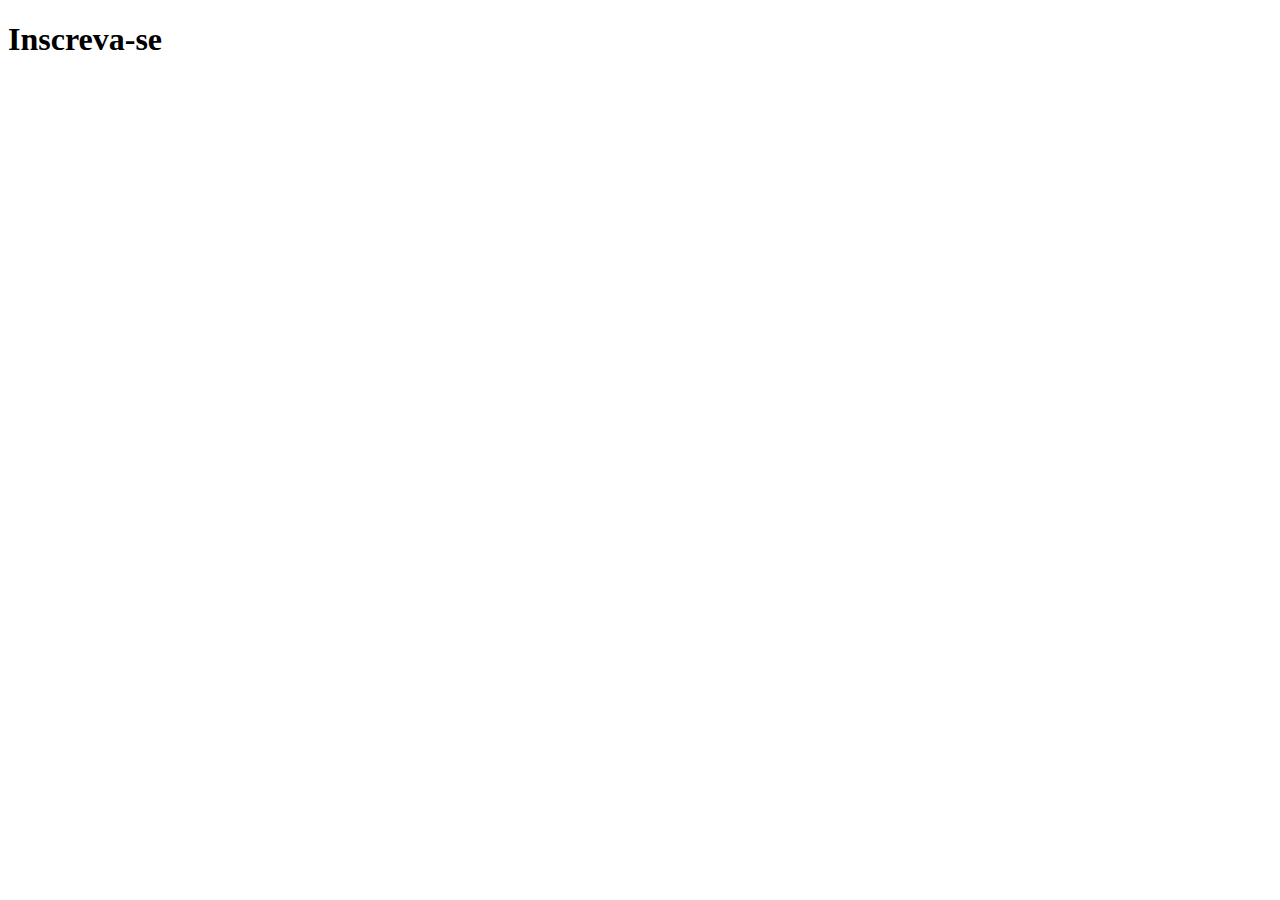
==== index.html @ 6dec58cb "vasco" ====
<!DOCTYPE html>
<html lang="en">
<head>
    <meta charset="UTF-8">
    <meta name="viewport" content="width=device-width, initial-scale=1.0">
    <title>Document</title>
</head>
<body>
    <h1>Inscreva-se</h1>
</body>
</html>
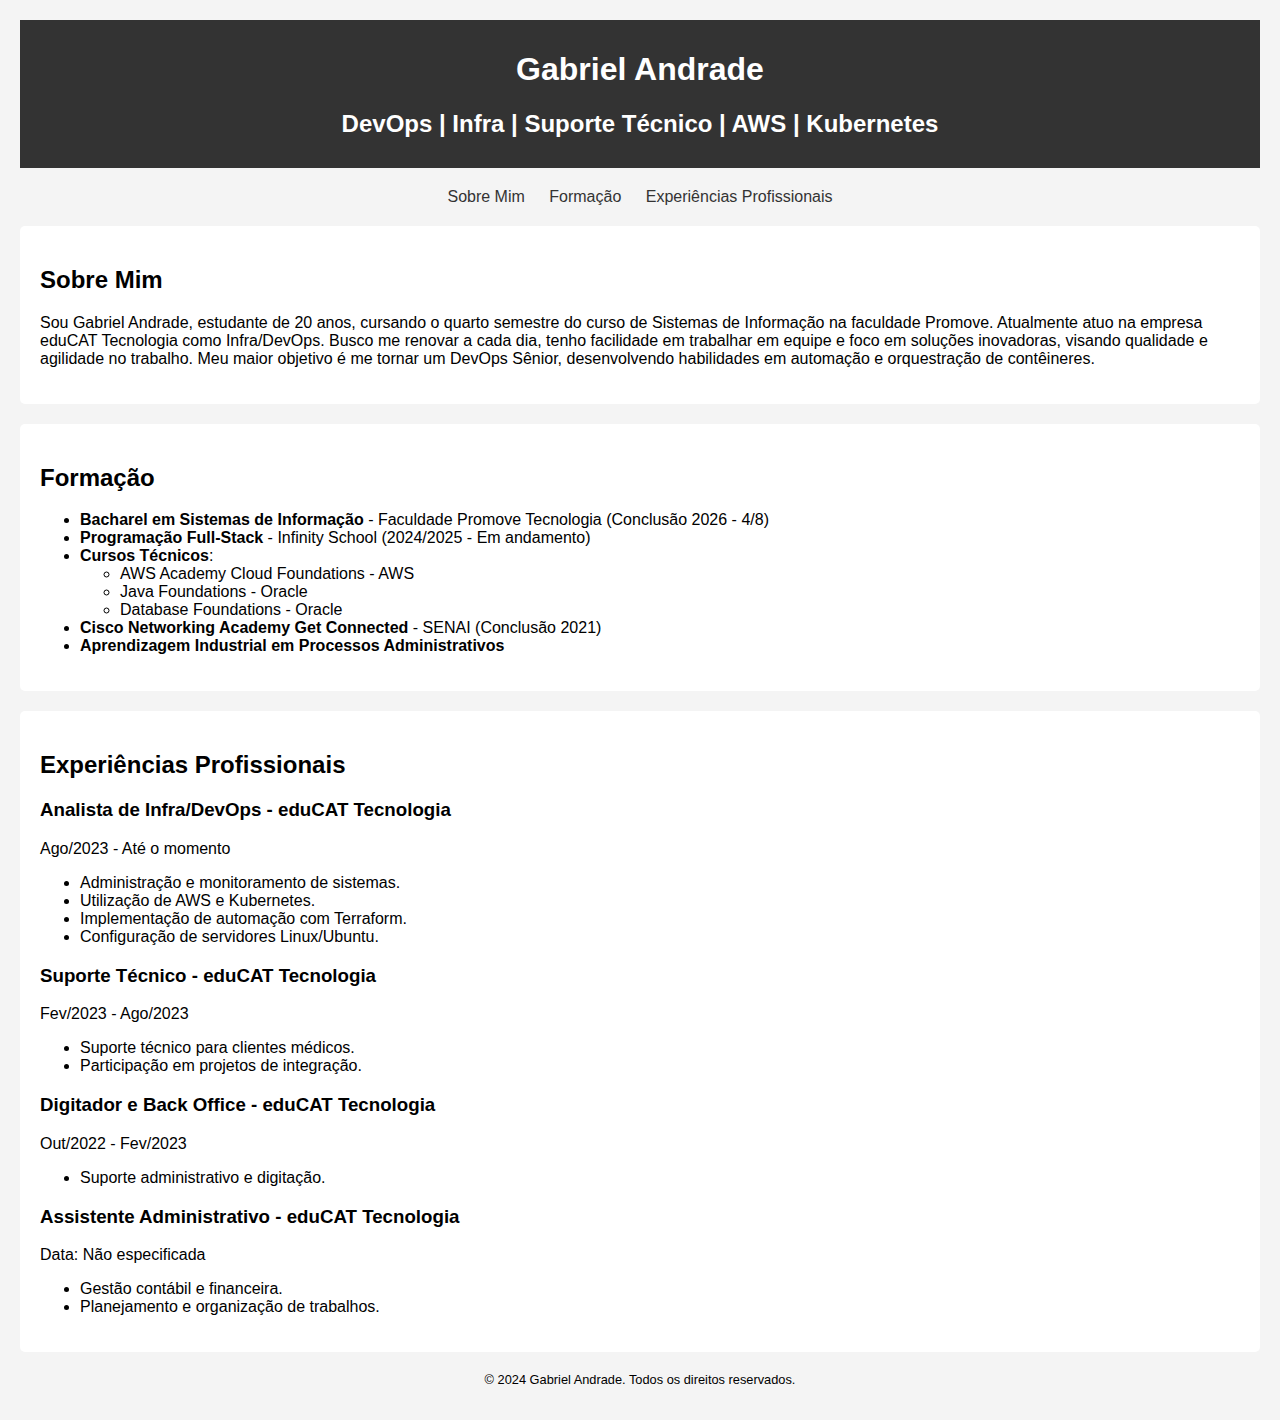
==== commit c1f3d8bc: "vasco" ====
--- a/index.html
+++ b/index.html
@@ -1,11 +1,114 @@
 <!DOCTYPE html>
-<html lang="en">
+<html lang="pt-BR">
 <head>
     <meta charset="UTF-8">
     <meta name="viewport" content="width=device-width, initial-scale=1.0">
-    <title>Document</title>
+    <title>Currículo de Gabriel Andrade</title>
+    <style>
+        body {
+            font-family: Arial, sans-serif;
+            background-color: #f4f4f4;
+            margin: 0;
+            padding: 20px;
+        }
+        header {
+            background: #333;
+            color: #fff;
+            padding: 10px 0;
+            text-align: center;
+        }
+        nav {
+            margin: 20px 0;
+            text-align: center;
+        }
+        nav a {
+            margin: 0 10px;
+            text-decoration: none;
+            color: #333;
+        }
+        section {
+            background: #fff;
+            padding: 20px;
+            border-radius: 5px;
+            margin-bottom: 20px;
+        }
+        footer {
+            text-align: center;
+            margin-top: 20px;
+            font-size: 0.8em;
+        }
+    </style>
 </head>
 <body>
-    <h1>Inscreva-se</h1>
+
+<header>
+    <h1>Gabriel Andrade</h1>
+    <h2>DevOps | Infra | Suporte Técnico | AWS | Kubernetes</h2>
+</header>
+
+<nav>
+    <a href="#sobre">Sobre Mim</a>
+    <a href="#formacao">Formação</a>
+    <a href="#experiencia">Experiências Profissionais</a>
+</nav>
+
+<section id="sobre">
+    <h2>Sobre Mim</h2>
+    <p>Sou Gabriel Andrade, estudante de 20 anos, cursando o quarto semestre do curso de Sistemas de Informação na faculdade Promove. Atualmente atuo na empresa eduCAT Tecnologia como Infra/DevOps. Busco me renovar a cada dia, tenho facilidade em trabalhar em equipe e foco em soluções inovadoras, visando qualidade e agilidade no trabalho. Meu maior objetivo é me tornar um DevOps Sênior, desenvolvendo habilidades em automação e orquestração de contêineres.</p>
+</section>
+
+<section id="formacao">
+    <h2>Formação</h2>
+    <ul>
+        <li><strong>Bacharel em Sistemas de Informação</strong> - Faculdade Promove Tecnologia (Conclusão 2026 - 4/8)</li>
+        <li><strong>Programação Full-Stack</strong> - Infinity School (2024/2025 - Em andamento)</li>
+        <li><strong>Cursos Técnicos</strong>:
+            <ul>
+                <li>AWS Academy Cloud Foundations - AWS</li>
+                <li>Java Foundations - Oracle</li>
+                <li>Database Foundations - Oracle</li>
+            </ul>
+        </li>
+        <li><strong>Cisco Networking Academy Get Connected</strong> - SENAI (Conclusão 2021)</li>
+        <li><strong>Aprendizagem Industrial em Processos Administrativos</strong></li>
+    </ul>
+</section>
+
+<section id="experiencia">
+    <h2>Experiências Profissionais</h2>
+    <h3>Analista de Infra/DevOps - eduCAT Tecnologia</h3>
+    <p>Ago/2023 - Até o momento</p>
+    <ul>
+        <li>Administração e monitoramento de sistemas.</li>
+        <li>Utilização de AWS e Kubernetes.</li>
+        <li>Implementação de automação com Terraform.</li>
+        <li>Configuração de servidores Linux/Ubuntu.</li>
+    </ul>
+
+    <h3>Suporte Técnico - eduCAT Tecnologia</h3>
+    <p>Fev/2023 - Ago/2023</p>
+    <ul>
+        <li>Suporte técnico para clientes médicos.</li>
+        <li>Participação em projetos de integração.</li>
+    </ul>
+
+    <h3>Digitador e Back Office - eduCAT Tecnologia</h3>
+    <p>Out/2022 - Fev/2023</p>
+    <ul>
+        <li>Suporte administrativo e digitação.</li>
+    </ul>
+
+    <h3>Assistente Administrativo - eduCAT Tecnologia</h3>
+    <p>Data: Não especificada</p>
+    <ul>
+        <li>Gestão contábil e financeira.</li>
+        <li>Planejamento e organização de trabalhos.</li>
+    </ul>
+</section>
+
+<footer>
+    <p>&copy; 2024 Gabriel Andrade. Todos os direitos reservados.</p>
+</footer>
+
 </body>
-</html>+</html>
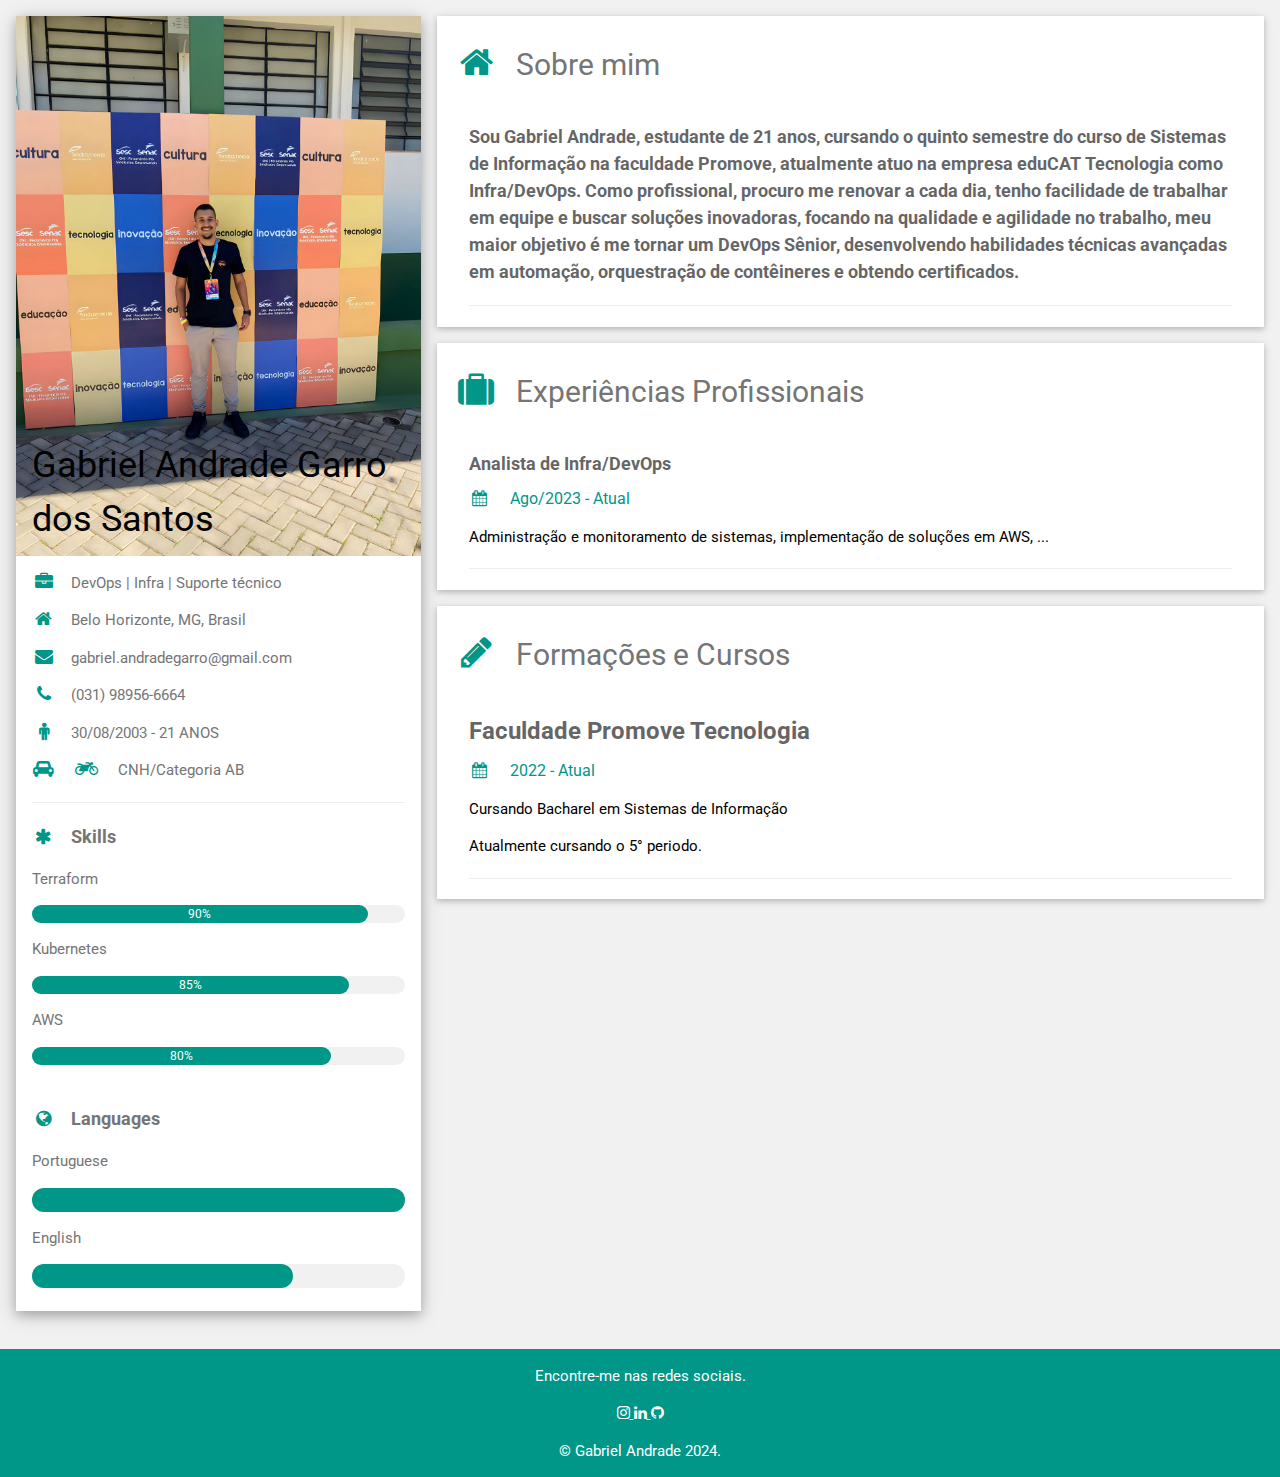
==== commit 8ec379b4: "new changes vercel" ====
--- a/index.html
+++ b/index.html
@@ -1,113 +1,142 @@
 <!DOCTYPE html>
-<html lang="pt-BR">
+<html>
 <head>
-    <meta charset="UTF-8">
-    <meta name="viewport" content="width=device-width, initial-scale=1.0">
-    <title>Currículo de Gabriel Andrade</title>
-    <style>
-        body {
-            font-family: Arial, sans-serif;
-            background-color: #f4f4f4;
-            margin: 0;
-            padding: 20px;
-        }
-        header {
-            background: #333;
-            color: #fff;
-            padding: 10px 0;
-            text-align: center;
-        }
-        nav {
-            margin: 20px 0;
-            text-align: center;
-        }
-        nav a {
-            margin: 0 10px;
-            text-decoration: none;
-            color: #333;
-        }
-        section {
-            background: #fff;
-            padding: 20px;
-            border-radius: 5px;
-            margin-bottom: 20px;
-        }
-        footer {
-            text-align: center;
-            margin-top: 20px;
-            font-size: 0.8em;
-        }
-    </style>
+<title>Currículo Gabriel Andrade</title>
+<meta charset="UTF-8">
+<meta name="viewport" content="width=device-width, initial-scale=1">
+<link rel="stylesheet" href="https://www.w3schools.com/w3css/4/w3.css">
+<link rel='stylesheet' href='https://fonts.googleapis.com/css?family=Roboto'>
+<link rel="stylesheet" href="https://cdnjs.cloudflare.com/ajax/libs/font-awesome/4.7.0/css/font-awesome.min.css">
+<style>
+html,body,h1,h2,h3,h4,h5,h6 {font-family: "Roboto", sans-serif}
+</style>
 </head>
-<body>
+<body class="w3-light-grey">
 
-<header>
-    <h1>Gabriel Andrade</h1>
-    <h2>DevOps | Infra | Suporte Técnico | AWS | Kubernetes</h2>
-</header>
+<!-- Page Container -->
+<div class="w3-content w3-margin-top" style="max-width:1400px;">
 
-<nav>
-    <a href="#sobre">Sobre Mim</a>
-    <a href="#formacao">Formação</a>
-    <a href="#experiencia">Experiências Profissionais</a>
-</nav>
+  <!-- The Grid -->
+  <div class="w3-row-padding">
+  
+    <!-- Left Column -->
+    <div class="w3-third">
+    
+      <div class="w3-white w3-text-grey w3-card-4">
+        <div class="w3-display-container">
+          <img src="gabriel_picture.jpeg" style="width:100%" alt="Avatar">
+          <div class="w3-display-bottomleft w3-container w3-text-black">
+            <h1>Gabriel Andrade Garro dos Santos</h1>
+          </div>
+        </div>
+        <div class="w3-container">
+          <p><i class="fa fa-briefcase fa-fw w3-margin-right w3-large w3-text-teal"></i>DevOps | Infra | Suporte técnico</p>
+          <p><i class="fa fa-home fa-fw w3-margin-right w3-large w3-text-teal"></i>Belo Horizonte, MG, Brasil</p>
+          <p><i class="fa fa-envelope fa-fw w3-margin-right w3-large w3-text-teal"></i>gabriel.andradegarro@gmail.com</p>
+          <p><i class="fa fa-phone fa-fw w3-margin-right w3-large w3-text-teal"></i>(031) 98956-6664</p>
+          <p><i class="fa fa-male fa-fw w3-margin-right w3-large w3-text-teal"></i>30/08/2003 - 21 ANOS</p>
+          <p>
+            <i class="fa fa-car fa-fw w3-margin-right w3-large w3-text-teal"></i>
+            <i class="fa fa-motorcycle fa-fw w3-margin-right w3-large w3-text-teal"></i>
+            CNH/Categoria AB
+          </p>
+          <hr>
 
-<section id="sobre">
-    <h2>Sobre Mim</h2>
-    <p>Sou Gabriel Andrade, estudante de 20 anos, cursando o quarto semestre do curso de Sistemas de Informação na faculdade Promove. Atualmente atuo na empresa eduCAT Tecnologia como Infra/DevOps. Busco me renovar a cada dia, tenho facilidade em trabalhar em equipe e foco em soluções inovadoras, visando qualidade e agilidade no trabalho. Meu maior objetivo é me tornar um DevOps Sênior, desenvolvendo habilidades em automação e orquestração de contêineres.</p>
-</section>
+          <p class="w3-large"><b><i class="fa fa-asterisk fa-fw w3-margin-right w3-text-teal"></i>Skills</b></p>
+          <p>Terraform</p>
+          <div class="w3-light-grey w3-round-xlarge w3-small">
+            <div class="w3-container w3-center w3-round-xlarge w3-teal" style="width:90%">90%</div>
+          </div>
+          <p>Kubernetes</p>
+          <div class="w3-light-grey w3-round-xlarge w3-small">
+            <div class="w3-container w3-center w3-round-xlarge w3-teal" style="width:85%">85%</div>
+          </div>
+          <p>AWS</p>
+          <div class="w3-light-grey w3-round-xlarge w3-small">
+            <div class="w3-container w3-center w3-round-xlarge w3-teal" style="width:80%">80%</div>
+          </div>
+          <br>
 
-<section id="formacao">
-    <h2>Formação</h2>
-    <ul>
-        <li><strong>Bacharel em Sistemas de Informação</strong> - Faculdade Promove Tecnologia (Conclusão 2026 - 4/8)</li>
-        <li><strong>Programação Full-Stack</strong> - Infinity School (2024/2025 - Em andamento)</li>
-        <li><strong>Cursos Técnicos</strong>:
-            <ul>
-                <li>AWS Academy Cloud Foundations - AWS</li>
-                <li>Java Foundations - Oracle</li>
-                <li>Database Foundations - Oracle</li>
-            </ul>
-        </li>
-        <li><strong>Cisco Networking Academy Get Connected</strong> - SENAI (Conclusão 2021)</li>
-        <li><strong>Aprendizagem Industrial em Processos Administrativos</strong></li>
-    </ul>
-</section>
+          <p class="w3-large w3-text-theme"><b><i class="fa fa-globe fa-fw w3-margin-right w3-text-teal"></i>Languages</b></p>
+          <p>Portuguese</p>
+          <div class="w3-light-grey w3-round-xlarge">
+            <div class="w3-round-xlarge w3-teal" style="height:24px;width:100%"></div>
+          </div>
+          <p>English</p>
+          <div class="w3-light-grey w3-round-xlarge">
+            <div class="w3-round-xlarge w3-teal" style="height:24px;width:70%"></div>
+          </div>
+          <br>
+        </div>
+      </div><br>
 
-<section id="experiencia">
-    <h2>Experiências Profissionais</h2>
-    <h3>Analista de Infra/DevOps - eduCAT Tecnologia</h3>
-    <p>Ago/2023 - Até o momento</p>
-    <ul>
-        <li>Administração e monitoramento de sistemas.</li>
-        <li>Utilização de AWS e Kubernetes.</li>
-        <li>Implementação de automação com Terraform.</li>
-        <li>Configuração de servidores Linux/Ubuntu.</li>
-    </ul>
+    <!-- End Left Column -->
+    </div>
 
-    <h3>Suporte Técnico - eduCAT Tecnologia</h3>
-    <p>Fev/2023 - Ago/2023</p>
-    <ul>
-        <li>Suporte técnico para clientes médicos.</li>
-        <li>Participação em projetos de integração.</li>
-    </ul>
+    <!-- Right Column -->
+    <div class="w3-twothird">
+      <div class="w3-container w3-card w3-white w3-margin-bottom">
+        <h2 class="w3-text-grey w3-padding-16"><i class="fa fa-home fa-fw w3-margin-right w3-xxlarge w3-text-teal"></i>Sobre mim</h2>
+        <div class="w3-container">
+          <h5 class="w3-opacity"><b>Sou Gabriel Andrade, estudante de 21 anos, cursando o quinto semestre
+            do curso de Sistemas de Informação na faculdade Promove, atualmente
+            atuo na empresa eduCAT Tecnologia como Infra/DevOps. Como
+            profissional, procuro me renovar a cada dia, tenho facilidade de trabalhar
+            em equipe e buscar soluções inovadoras, focando na qualidade e
+            agilidade no trabalho, meu maior objetivo é me tornar um DevOps Sênior,
+            desenvolvendo habilidades técnicas avançadas em automação,
+            orquestração de contêineres e obtendo certificados.</b></h5>
+          <p></p>
+          <hr>
+        </div>
+        <!-- Adicione outras experiências aqui conforme necessário -->
+      </div>
+      
+      <div class="w3-container w3-card w3-white w3-margin-bottom">
+        <h2 class="w3-text-grey w3-padding-16"><i class="fa fa-suitcase fa-fw w3-margin-right w3-xxlarge w3-text-teal"></i>Experiências Profissionais</h2>
+        <div class="w3-container">
+          <h5 class="w3-opacity"><b>Analista de Infra/DevOps</b></h5>
+          <h6 class="w3-text-teal"><i class="fa fa-calendar fa-fw w3-margin-right"></i> Ago/2023 - Atual</h6>
+          <p>Administração e monitoramento de sistemas, implementação de soluções em AWS, ...</p>
+          <hr>
+        </div>
+        <!-- Adicione outras experiências aqui conforme necessário -->
+      </div>
 
-    <h3>Digitador e Back Office - eduCAT Tecnologia</h3>
-    <p>Out/2022 - Fev/2023</p>
-    <ul>
-        <li>Suporte administrativo e digitação.</li>
-    </ul>
 
-    <h3>Assistente Administrativo - eduCAT Tecnologia</h3>
-    <p>Data: Não especificada</p>
-    <ul>
-        <li>Gestão contábil e financeira.</li>
-        <li>Planejamento e organização de trabalhos.</li>
-    </ul>
-</section>
+      <div class="w3-container w3-card w3-white">
+        <h2 class="w3-text-grey w3-padding-16"><i class="fa fa-pencil fa-fw w3-margin-right w3-xxlarge w3-text-teal"></i>Formações e Cursos</h2>
+        <div class="w3-container">
+          <h3 class="w3-opacity"><b>Faculdade Promove Tecnologia</b></h3>
+          <h6 class="w3-text-teal"><i class="fa fa-calendar fa-fw w3-margin-right"></i> 2022 - Atual</h6>
+          <p>Cursando Bacharel em Sistemas de Informação</p>
+          <p>Atualmente cursando o 5° periodo.</p>
+          <hr>
+        </div>
+        <!-- Adicione outras educações aqui conforme necessário -->
+      </div>
 
-<footer>
-    <p>&copy; 2024 Gabriel Andrade. Todos os direitos reservados.</p>
+    <!-- End Right Column -->
+    </div>
+    
+  <!-- End Grid -->
+  </div>
+  
+  <!-- End Page Container -->
+</div>
+
+<footer class="w3-container w3-teal w3-center w3-margin-top">
+    <p>Encontre-me nas redes sociais.</p>
+    <a href="https://www.instagram.com/bie9l" target="_blank" class="w3-hover-opacity">
+      <i class="fa fa-instagram"></i>
+    </a>
+    <a href="https://www.linkedin.com/in/gabriel-andradegarro/" target="_blank" class="w3-hover-opacity">
+      <i class="fa fa-linkedin"></i>
+    </a>
+    <a href="https://github.com/bie9l" target="_blank" class="w3-hover-opacity">
+      <i class="fa fa-github"></i>
+    </a>
+    <p>&copy; Gabriel Andrade 2024.</p>
 </footer>
 
 </body>
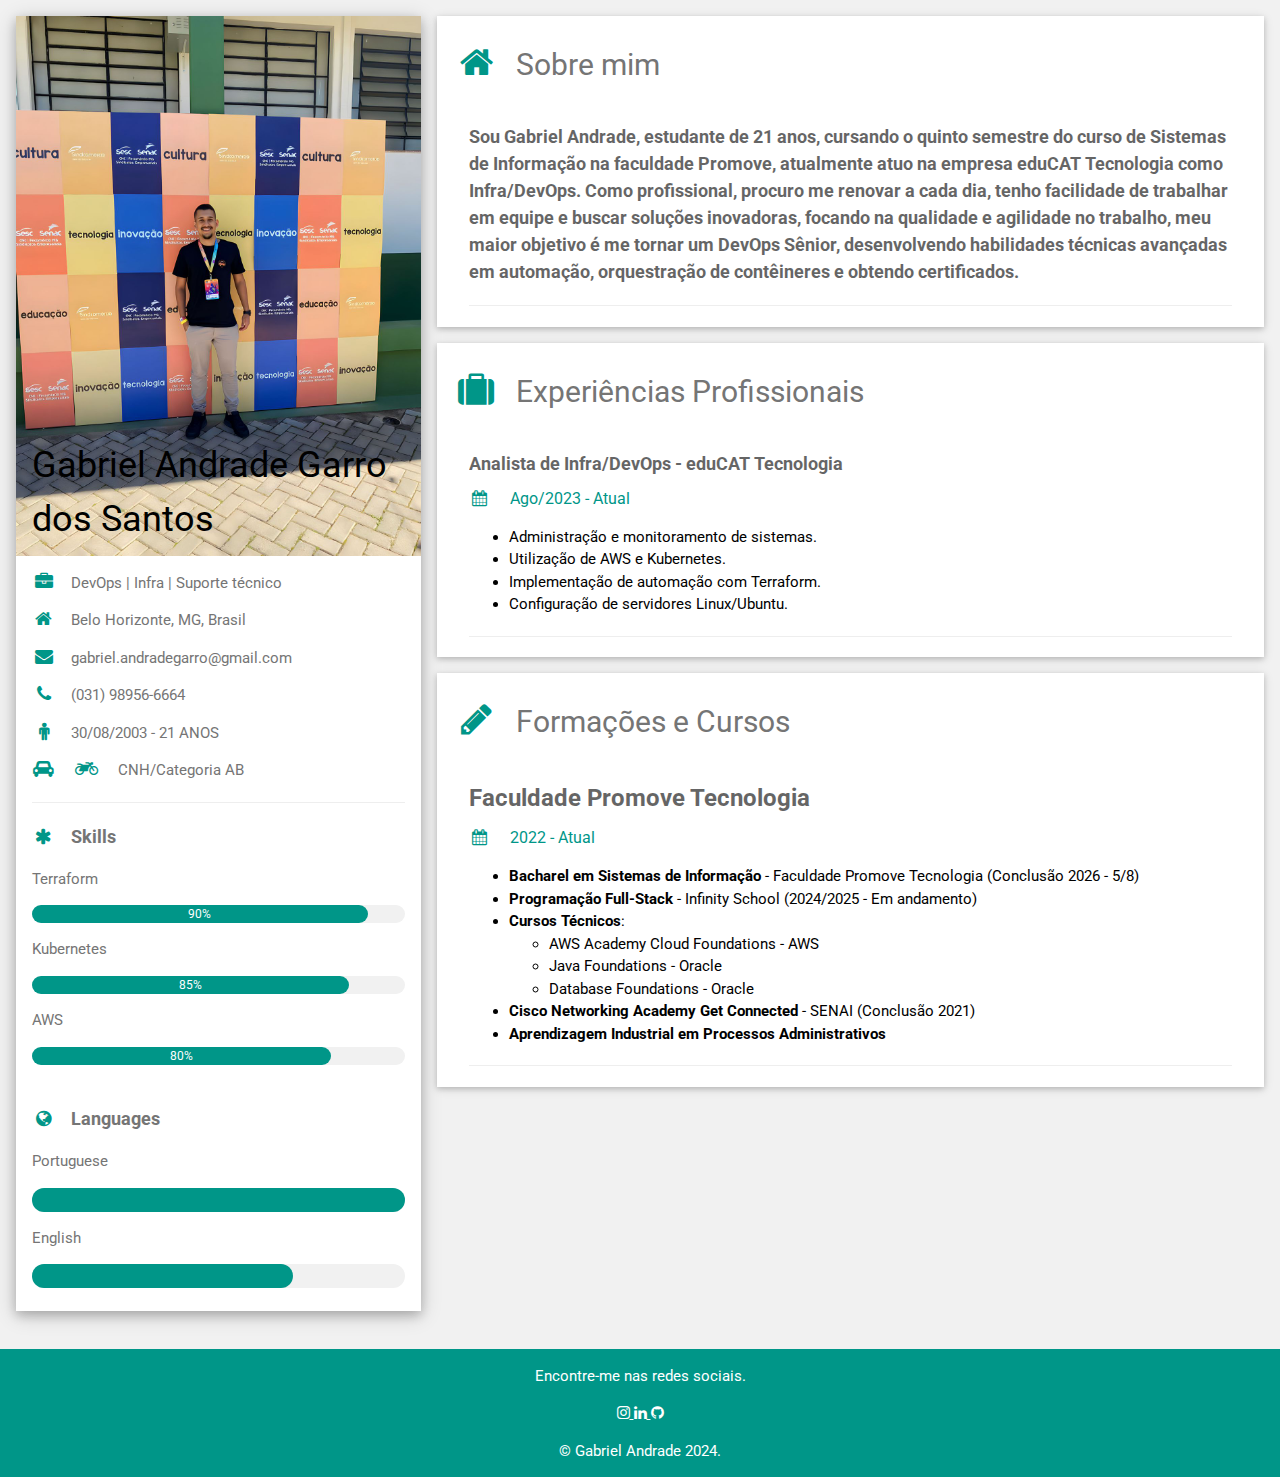
==== commit 75f24fd5: "new changes vercel" ====
--- a/index.html
+++ b/index.html
@@ -95,10 +95,15 @@
       <div class="w3-container w3-card w3-white w3-margin-bottom">
         <h2 class="w3-text-grey w3-padding-16"><i class="fa fa-suitcase fa-fw w3-margin-right w3-xxlarge w3-text-teal"></i>Experiências Profissionais</h2>
         <div class="w3-container">
-          <h5 class="w3-opacity"><b>Analista de Infra/DevOps</b></h5>
+          <h5 class="w3-opacity"><b>Analista de Infra/DevOps - eduCAT Tecnologia</b></h5>
           <h6 class="w3-text-teal"><i class="fa fa-calendar fa-fw w3-margin-right"></i> Ago/2023 - Atual</h6>
-          <p>Administração e monitoramento de sistemas, implementação de soluções em AWS, ...</p>
-          <hr>
+          <ul>
+            <li>Administração e monitoramento de sistemas.</li>
+            <li>Utilização de AWS e Kubernetes.</li>
+            <li>Implementação de automação com Terraform.</li>
+            <li>Configuração de servidores Linux/Ubuntu.</li>
+        </ul>
+        <hr>
         </div>
         <!-- Adicione outras experiências aqui conforme necessário -->
       </div>
@@ -109,8 +114,19 @@
         <div class="w3-container">
           <h3 class="w3-opacity"><b>Faculdade Promove Tecnologia</b></h3>
           <h6 class="w3-text-teal"><i class="fa fa-calendar fa-fw w3-margin-right"></i> 2022 - Atual</h6>
-          <p>Cursando Bacharel em Sistemas de Informação</p>
-          <p>Atualmente cursando o 5° periodo.</p>
+          <ul>
+            <li><strong>Bacharel em Sistemas de Informação</strong> - Faculdade Promove Tecnologia (Conclusão 2026 - 5/8)</li>
+            <li><strong>Programação Full-Stack</strong> - Infinity School (2024/2025 - Em andamento)</li>
+            <li><strong>Cursos Técnicos</strong>:
+                <ul>
+                    <li>AWS Academy Cloud Foundations - AWS</li>
+                    <li>Java Foundations - Oracle</li>
+                    <li>Database Foundations - Oracle</li>
+                </ul>
+            </li>
+            <li><strong>Cisco Networking Academy Get Connected</strong> - SENAI (Conclusão 2021)</li>
+            <li><strong>Aprendizagem Industrial em Processos Administrativos</strong></li>
+        </ul>
           <hr>
         </div>
         <!-- Adicione outras educações aqui conforme necessário -->
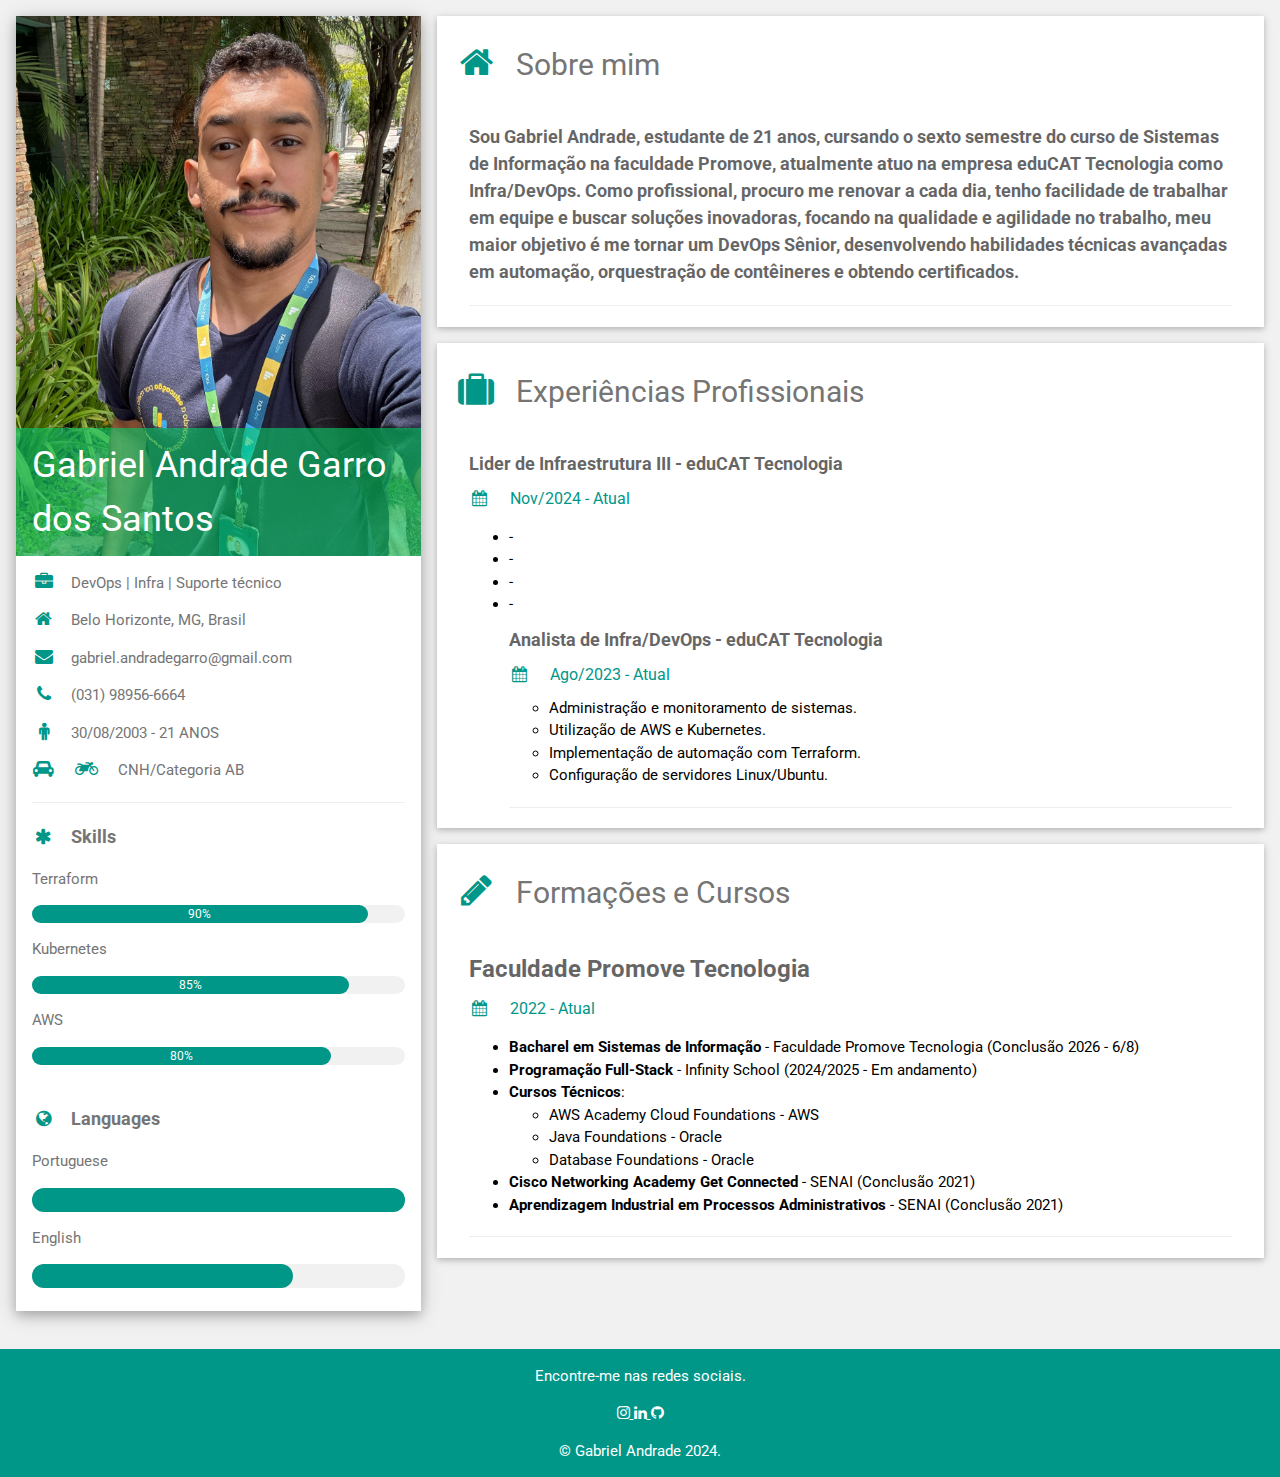
==== commit 3936c5d2: "new picture and variables" ====
--- a/index.html
+++ b/index.html
@@ -24,8 +24,8 @@
     
       <div class="w3-white w3-text-grey w3-card-4">
         <div class="w3-display-container">
-          <img src="gabriel_picture.jpeg" style="width:100%" alt="Avatar">
-          <div class="w3-display-bottomleft w3-container w3-text-black">
+          <img src="gabriel_linkedin.jpeg" style="width:100%" alt="Avatar">
+          <div class="w3-display-bottomleft w3-container w3-text-white" style="background-color: rgba(12, 197, 105, 0.622);">
             <h1>Gabriel Andrade Garro dos Santos</h1>
           </div>
         </div>
@@ -78,7 +78,7 @@
       <div class="w3-container w3-card w3-white w3-margin-bottom">
         <h2 class="w3-text-grey w3-padding-16"><i class="fa fa-home fa-fw w3-margin-right w3-xxlarge w3-text-teal"></i>Sobre mim</h2>
         <div class="w3-container">
-          <h5 class="w3-opacity"><b>Sou Gabriel Andrade, estudante de 21 anos, cursando o quinto semestre
+          <h5 class="w3-opacity"><b>Sou Gabriel Andrade, estudante de 21 anos, cursando o sexto semestre
             do curso de Sistemas de Informação na faculdade Promove, atualmente
             atuo na empresa eduCAT Tecnologia como Infra/DevOps. Como
             profissional, procuro me renovar a cada dia, tenho facilidade de trabalhar
@@ -95,6 +95,13 @@
       <div class="w3-container w3-card w3-white w3-margin-bottom">
         <h2 class="w3-text-grey w3-padding-16"><i class="fa fa-suitcase fa-fw w3-margin-right w3-xxlarge w3-text-teal"></i>Experiências Profissionais</h2>
         <div class="w3-container">
+          <h5 class="w3-opacity"><b>Lider de Infraestrutura III - eduCAT Tecnologia</b></h5>
+          <h6 class="w3-text-teal"><i class="fa fa-calendar fa-fw w3-margin-right"></i> Nov/2024 - Atual</h6>
+          <ul>
+            <li>-</li>
+            <li>-</li>
+            <li>-</li>
+            <li>-</li>
           <h5 class="w3-opacity"><b>Analista de Infra/DevOps - eduCAT Tecnologia</b></h5>
           <h6 class="w3-text-teal"><i class="fa fa-calendar fa-fw w3-margin-right"></i> Ago/2023 - Atual</h6>
           <ul>
@@ -115,7 +122,7 @@
           <h3 class="w3-opacity"><b>Faculdade Promove Tecnologia</b></h3>
           <h6 class="w3-text-teal"><i class="fa fa-calendar fa-fw w3-margin-right"></i> 2022 - Atual</h6>
           <ul>
-            <li><strong>Bacharel em Sistemas de Informação</strong> - Faculdade Promove Tecnologia (Conclusão 2026 - 5/8)</li>
+            <li><strong>Bacharel em Sistemas de Informação</strong> - Faculdade Promove Tecnologia (Conclusão 2026 - 6/8)</li>
             <li><strong>Programação Full-Stack</strong> - Infinity School (2024/2025 - Em andamento)</li>
             <li><strong>Cursos Técnicos</strong>:
                 <ul>
@@ -125,7 +132,7 @@
                 </ul>
             </li>
             <li><strong>Cisco Networking Academy Get Connected</strong> - SENAI (Conclusão 2021)</li>
-            <li><strong>Aprendizagem Industrial em Processos Administrativos</strong></li>
+            <li><strong>Aprendizagem Industrial em Processos Administrativos</strong> - SENAI (Conclusão 2021)</li>
         </ul>
           <hr>
         </div>
